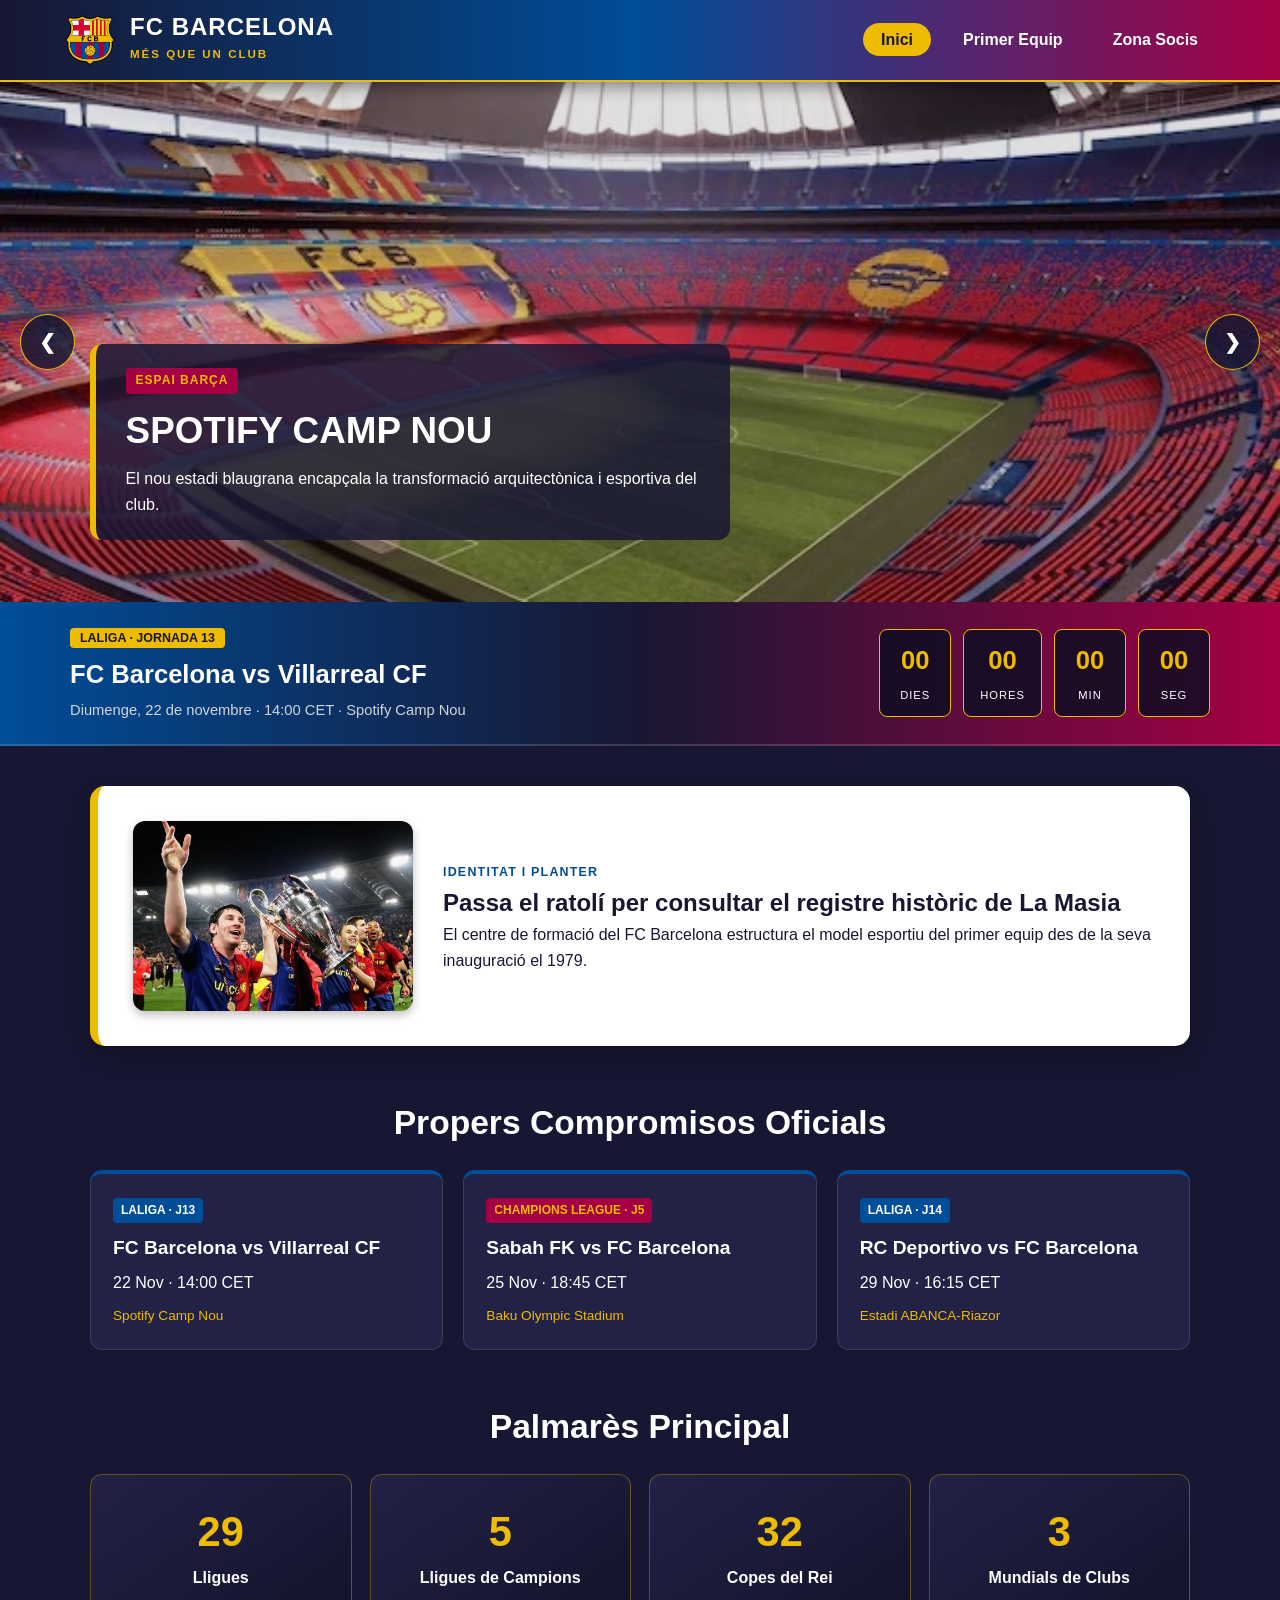
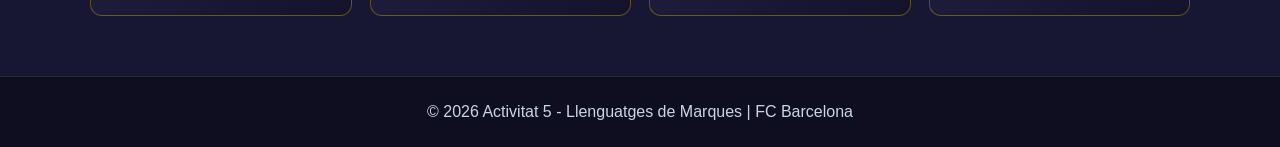
==== A5/index.html @ 58674abc "Add files via upload" ====
<!DOCTYPE html>
<html lang="ca">
<head>
    <meta charset="UTF-8">
    <meta name="viewport" content="width=device-width, initial-scale=1.0">
    <meta name="description" content="Portal informatiu del FC Barcelona. Actualitat, calendari de partits, palmarès i plantilla oficial.">
    <meta name="author" content="Joan Lloret Gaseni">
    <meta name="keywords" content="FC Barcelona, Barça, Spotify Camp Nou, Calendari Barça, Palmarès, La Masia">
    <title>FC Barcelona - Web Oficial Fan | Inici</title>
    <link rel="stylesheet" href="css/estils.css">
</head>
<body>

    <header class="capcalera">
        <div class="logo-container">
            <img src="img/escut.png" alt="Escut FC Barcelona" class="logo-spin">
            <div>
                <h1>FC BARCELONA</h1>
                <span class="sub-logo">MÉS QUE UN CLUB</span>
            </div>
        </div>
        <nav class="menu-nav">
            <ul>
                <li><a href="index.html" class="actiu">Inici</a></li>
                <li><a href="plantilla.html">Primer Equip</a></li>
                <li><a href="socis.html">Zona Socis</a></li>
            </ul>
        </nav>
    </header>

    <!-- Carrusel -->
    <section class="carrusel-container">
        <div class="slide">
            <img src="img/banner1.png" alt="Spotify Camp Nou">
            <div class="text-carrusel">
                <span class="etiqueta-noticia">ESPAI BARÇA</span>
                <h2>SPOTIFY CAMP NOU</h2>
                <p>El nou estadi blaugrana encapçala la transformació arquitectònica i esportiva del club.</p>
            </div>
        </div>
        <div class="slide">
            <img src="img/banner2.png" alt="Celebració equip">
            <div class="text-carrusel">
                <span class="etiqueta-noticia">PRIMER EQUIP</span>
                <h2>COMPROMÍS I IDENTITAT</h2>
                <p>Un grup consolidat que combina el talent format a La Masia amb referents internacionals.</p>
            </div>
        </div>
        <div class="slide">
            <img src="img/banner3.png" alt="Trofeus Barça">
            <div class="text-carrusel">
                <span class="etiqueta-noticia">HISTÒRIA</span>
                <h2>EL LLEGUAT EUROPEU</h2>
                <p>Cinc Copes d'Europa i més de cent títols oficials situen el club al capdamunt del futbol mundial.</p>
            </div>
        </div>
        <button class="prev" onclick="canviarSlide(-1)">&#10094;</button>
        <button class="next" onclick="canviarSlide(1)">&#10095;</button>
    </section>

    <section class="franja-proper-partit">
        <div class="proper-partit-contingut">
            <div class="info-matx">
                <span class="badge-competicio">LALIGA · JORNADA 13</span>
                <h3>FC Barcelona vs Villarreal CF</h3>
                <p>Diumenge, 22 de novembre · 14:00 CET · Spotify Camp Nou</p>
            </div>
            <div class="compte-enrere-box">
                <div class="temps-bloc"><span id="cd-dies">00</span><small>DIES</small></div>
                <div class="temps-bloc"><span id="cd-hores">00</span><small>HORES</small></div>
                <div class="temps-bloc"><span id="cd-min">00</span><small>MIN</small></div>
                <div class="temps-bloc"><span id="cd-seg">00</span><small>SEG</small></div>
            </div>
        </div>
    </section>

    <main class="contenidor-principal">
        
        <!-- onmouseover i onmouseout -->
        <section id="seccio-interactiva" class="targeta-destacada" 
                 onmouseover="ressaltarSeccio()" 
                 onmouseout="restaurarSeccio()">
            <div class="info-flex">
                <img src="img/historia.png" alt="Història Champions Barça" class="img-arrodonida">
                <div>
                    <span class="etiqueta-seccio">IDENTITAT I PLANTER</span>
                    <h2>Passa el ratolí per consultar el registre històric de La Masia</h2>
                    <p>El centre de formació del FC Barcelona estructura el model esportiu del primer equip des de la seva inauguració el 1979.</p>
                    <p id="text-ocult" class="ocult">
                        <strong>REGISTRE OFICIAL:</strong> El 25 de novembre de 2012, en un partit oficial de Lliga davant el Llevant UD, el FC Barcelona va alinear simultàniament onze jugadors formats a les categories inferiors del club (Valdés, Montoya, Piqué, Puyol, Alba, Busquets, Xavi, Iniesta, Pedro, Messi i Fàbregas).
                    </p>
                </div>
            </div>
        </section>

        <!-- Agenda de Propers Partits -->
        <section class="seccio-calendari">
            <h2 class="titol-blanc">Propers Compromisos Oficials</h2>
            <div class="graella-partits">
                <div class="targeta-partit">
                    <span class="competicio-tag">LALIGA · J13</span>
                    <h4>FC Barcelona vs Villarreal CF</h4>
                    <p>22 Nov · 14:00 CET</p>
                    <span class="estadi-tag">Spotify Camp Nou</span>
                </div>
                <div class="targeta-partit">
                    <span class="competicio-tag champions">CHAMPIONS LEAGUE · J5</span>
                    <h4>Sabah FK vs FC Barcelona</h4>
                    <p>25 Nov · 18:45 CET</p>
                    <span class="estadi-tag">Baku Olympic Stadium</span>
                </div>
                <div class="targeta-partit">
                    <span class="competicio-tag">LALIGA · J14</span>
                    <h4>RC Deportivo vs FC Barcelona</h4>
                    <p>29 Nov · 16:15 CET</p>
                    <span class="estadi-tag">Estadi ABANCA-Riazor</span>
                </div>
            </div>
        </section>

        <section class="seccio-palmares">
            <h2 class="titol-blanc">Palmarès Principal</h2>
            <div class="graella-trofeus">
                <div class="trofeu-card">
                    <span class="trofeu-num">29</span>
                    <h4>Lligues</h4>
                </div>
                <div class="trofeu-card">
                    <span class="trofeu-num">5</span>
                    <h4>Lligues de Campions</h4>
                </div>
                <div class="trofeu-card">
                    <span class="trofeu-num">32</span>
                    <h4>Copes del Rei</h4>
                </div>
                <div class="trofeu-card">
                    <span class="trofeu-num">3</span>
                    <h4>Mundials de Clubs</h4>
                </div>
            </div>
        </section>

    </main>

    <footer>
        <p>&copy; 2026 Activitat 5 - Llenguatges de Marques | FC Barcelona</p>
    </footer>

    <script>
        function ressaltarSeccio() {
            const seccio = document.getElementById("seccio-interactiva");
            const textOcult = document.getElementById("text-ocult");
            
            seccio.style.backgroundColor = "#A50044";
            seccio.style.color = "#EDBB00";
            textOcult.style.display = "block";
        }

        function restaurarSeccio() {
            const seccio = document.getElementById("seccio-interactiva");
            const textOcult = document.getElementById("text-ocult");
            
            seccio.style.backgroundColor = "#ffffff";
            seccio.style.color = "#181733";
            textOcult.style.display = "none";
        }
    </script>
    <script src="components/galeria.js"></script>
</body>
</html>
---- A5/css/estils.css ----
* {
    margin: 0;
    padding: 0;
    box-sizing: border-box;
}

body {
    font-family: 'Segoe UI', Tahoma, Geneva, Verdana, sans-serif;
    background-color: #181733;
    color: #ffffff;
    line-height: 1.6;
}

.barra-temps {
    background-color: #0f0e21;
    color: #EDBB00;
    text-align: center;
    padding: 8px 20px;
    font-weight: bold;
    font-size: 0.92rem;
    letter-spacing: 0.5px;
    border-bottom: 1px solid rgba(237, 187, 0, 0.35);
}

.capcalera {
    background: linear-gradient(90deg, #181733 0%, #004D98 50%, #A50044 100%);
    color: #ffffff;
    padding: 14px 5%;
    display: flex;
    justify-content: space-between;
    align-items: center;
    box-shadow: 0 4px 16px rgba(0, 0, 0, 0.45);
    position: sticky;
    top: 0;
    z-index: 100;
    border-bottom: 2px solid #EDBB00;
}

.logo-container {
    display: flex;
    align-items: center;
    gap: 14px;
}

.logo-container h1 {
    font-size: 1.5rem;
    line-height: 1.1;
    letter-spacing: 1px;
}

.sub-logo {
    font-size: 0.72rem;
    color: #EDBB00;
    letter-spacing: 2px;
    font-weight: bold;
}

.logo-spin {
    width: 52px;
    height: 52px;
    transition: transform 0.6s ease;
}

.logo-spin:hover {
    transform: rotate(360deg);
}

.menu-nav ul {
    list-style: none;
    display: flex;
    gap: 14px;
}

.menu-nav a {
    color: #ffffff;
    text-decoration: none;
    font-weight: bold;
    padding: 8px 18px;
    border-radius: 25px;
    transition: all 0.3s ease;
}

.menu-nav a:hover, .menu-nav a.actiu {
    background-color: #EDBB00;
    color: #181733;
}

/* Carrusel estàtic d'alta nitidesa */
.carrusel-container {
    position: relative;
    width: 100%;
    height: 520px;
    overflow: hidden;
    background-color: #0b0b14;
}

.slide {
    display: none;
    width: 100%;
    height: 100%;
}

.slide img {
    width: 100%;
    height: 100%;
    object-fit: cover;
    object-position: center;
    image-rendering: -webkit-optimize-contrast;
    opacity: 0.88;
}

.text-carrusel {
    position: absolute;
    bottom: 12%;
    left: 7%;
    background: rgba(24, 23, 51, 0.85);
    padding: 22px 30px;
    border-radius: 12px;
    border-left: 6px solid #EDBB00;
    color: #ffffff;
    max-width: 640px;
}

.etiqueta-noticia {
    display: inline-block;
    background-color: #A50044;
    color: #EDBB00;
    font-size: 0.75rem;
    font-weight: bold;
    padding: 3px 10px;
    border-radius: 4px;
    margin-bottom: 8px;
    letter-spacing: 1px;
}

.text-carrusel h2 {
    font-size: 2.3rem;
    color: #ffffff;
    margin-bottom: 6px;
}

.prev, .next {
    cursor: pointer;
    position: absolute;
    top: 50%;
    transform: translateY(-50%);
    padding: 15px 18px;
    color: white;
    font-weight: bold;
    font-size: 20px;
    background-color: rgba(24, 23, 51, 0.85);
    border: 1px solid #EDBB00;
    border-radius: 50%;
    transition: background-color 0.3s ease;
}

.prev { left: 20px; }
.next { right: 20px; }

.prev:hover, .next:hover {
    background-color: #A50044;
}

/* Franja de Proper Partit amb Compte Enrere */
.franja-proper-partit {
    background: linear-gradient(90deg, #004D98 0%, #181733 50%, #A50044 100%);
    padding: 22px 5%;
    border-bottom: 2px solid rgba(255, 255, 255, 0.15);
}

.proper-partit-contingut {
    max-width: 1140px;
    margin: 0 auto;
    display: flex;
    justify-content: space-between;
    align-items: center;
    flex-wrap: wrap;
    gap: 20px;
}

.badge-competicio {
    background-color: #EDBB00;
    color: #181733;
    font-size: 0.78rem;
    font-weight: bold;
    padding: 3px 10px;
    border-radius: 4px;
}

.info-matx h3 {
    font-size: 1.6rem;
    margin: 4px 0;
}

.info-matx p {
    font-size: 0.92rem;
    color: #d1d5db;
}

.compte-enrere-box {
    display: flex;
    gap: 12px;
}

.temps-bloc {
    background-color: rgba(15, 14, 33, 0.85);
    border: 1px solid #EDBB00;
    border-radius: 8px;
    padding: 10px 16px;
    text-align: center;
    min-width: 72px;
}

.temps-bloc span {
    display: block;
    font-size: 1.6rem;
    font-weight: bold;
    color: #EDBB00;
}

.temps-bloc small {
    font-size: 0.7rem;
    letter-spacing: 1px;
    color: #ffffff;
}

.contenidor-principal {
    max-width: 1140px;
    margin: 40px auto;
    padding: 0 20px;
}

/* Exercici 2: Targeta interactiva */
.targeta-destacada {
    background-color: #ffffff;
    color: #181733;
    padding: 35px;
    border-radius: 15px;
    box-shadow: 0 10px 25px rgba(0, 0, 0, 0.3);
    transition: background-color 0.35s ease, color 0.35s ease;
    cursor: pointer;
    border-left: 8px solid #EDBB00;
}

.etiqueta-seccio {
    font-size: 0.78rem;
    font-weight: bold;
    letter-spacing: 1.2px;
    color: #004D98;
}

.info-flex {
    display: flex;
    align-items: center;
    gap: 30px;
}

.img-arrodonida {
    width: 280px;
    height: 190px;
    object-fit: cover;
    border-radius: 12px;
    box-shadow: 0 4px 10px rgba(0,0,0,0.25);
}

.ocult {
    display: none;
    margin-top: 15px;
    padding-top: 15px;
    border-top: 1px solid rgba(237, 187, 0, 0.5);
}

/* Calendari de Partits */
.seccio-calendari {
    margin-top: 50px;
}

.titol-blanc {
    text-align: center;
    font-size: 2.1rem;
    color: #ffffff;
    margin-bottom: 10px;
}

.subtitol-blanc {
    text-align: center;
    color: #cbd5e1;
    margin-bottom: 30px;
}

.graella-partits {
    display: grid;
    grid-template-columns: repeat(3, 1fr);
    gap: 20px;
    margin-top: 20px;
}

.targeta-partit {
    background-color: #222146;
    border: 1px solid rgba(255, 255, 255, 0.12);
    border-top: 4px solid #004D98;
    padding: 22px;
    border-radius: 12px;
}

.competicio-tag {
    display: inline-block;
    background-color: #004D98;
    color: #ffffff;
    font-size: 0.75rem;
    font-weight: bold;
    padding: 3px 8px;
    border-radius: 4px;
    margin-bottom: 10px;
}

.competicio-tag.champions {
    background-color: #A50044;
    color: #EDBB00;
}

.targeta-partit h4 {
    font-size: 1.2rem;
    margin-bottom: 6px;
}

.estadi-tag {
    display: block;
    margin-top: 10px;
    font-size: 0.85rem;
    color: #EDBB00;
}

/* Palmarès */
.seccio-palmares {
    margin-top: 50px;
}

.graella-trofeus {
    display: grid;
    grid-template-columns: repeat(4, 1fr);
    gap: 18px;
    margin-top: 20px;
}

.trofeu-card {
    background: linear-gradient(145deg, #222146, #14132b);
    border: 1px solid rgba(237, 187, 0, 0.35);
    border-radius: 12px;
    padding: 24px;
    text-align: center;
}

.trofeu-num {
    display: block;
    font-size: 2.6rem;
    font-weight: bold;
    color: #EDBB00;
}

/* Galeria de 6 miniatures completes */
.graella-miniatures {
    display: grid;
    grid-template-columns: repeat(6, 1fr);
    gap: 14px;
    margin-bottom: 35px;
}

.card-thumb {
    background-color: #222146;
    border-radius: 10px;
    overflow: hidden;
    cursor: pointer;
    border: 3px solid transparent;
    text-align: center;
    transition: transform 0.25s ease, border-color 0.25s ease;
}

.card-thumb:hover {
    transform: translateY(-5px);
}

.card-thumb img {
    width: 100%;
    height: 195px;
    object-fit: contain;
    background-color: #0e0d1d;
    display: block;
}

.card-thumb span {
    display: block;
    color: #ffffff;
    font-weight: bold;
    font-size: 0.88rem;
    padding: 8px 4px;
}

.activa-thumb {
    border-color: #EDBB00;
    box-shadow: 0 6px 18px rgba(237, 187, 0, 0.3);
}

.activa-thumb span {
    background-color: #A50044;
    color: #EDBB00;
}

/* Visor gran */
.visor-gran {
    background: #ffffff;
    color: #181733;
    border-radius: 16px;
    padding: 30px;
    display: flex;
    align-items: stretch;
    gap: 35px;
    box-shadow: 0 12px 30px rgba(0, 0, 0, 0.4);
    border-top: 6px solid #EDBB00;
}

.marc-imatge-gran {
    flex: 0 0 340px;
    background-color: #0e0d1d;
    border-radius: 12px;
    display: flex;
    align-items: center;
    justify-content: center;
    overflow: hidden;
}

.marc-imatge-gran img {
    width: 100%;
    height: 460px;
    object-fit: contain;
    image-rendering: -webkit-optimize-contrast;
    transition: opacity 0.25s ease;
}

.info-jugador {
    flex: 1;
    display: flex;
    flex-direction: column;
    justify-content: space-between;
}

.capcalera-fitxa {
    display: flex;
    align-items: center;
    gap: 15px;
    margin-bottom: 15px;
}

.badge-dorsal {
    background: linear-gradient(135deg, #004D98, #A50044);
    color: #EDBB00;
    font-size: 1.9rem;
    font-weight: bold;
    padding: 10px 18px;
    border-radius: 12px;
}

.info-jugador h3 {
    font-size: 1.9rem;
    color: #181733;
}

.posicio-text {
    color: #A50044;
    font-weight: bold;
    font-size: 0.95rem;
}

.biografia-text {
    color: #333;
    font-size: 1.02rem;
    margin-bottom: 18px;
}

.estat-connexio {
    display: flex;
    align-items: center;
    gap: 8px;
    font-size: 0.85rem;
    color: #2e7d32;
    font-weight: bold;
    margin-bottom: 12px;
}

.punt-verd {
    width: 10px;
    height: 10px;
    background-color: #2e7d32;
    border-radius: 50%;
    display: inline-block;
}

.graella-stats {
    display: grid;
    grid-template-columns: repeat(3, 1fr);
    gap: 15px;
    margin-bottom: 15px;
}

.stat-box {
    background-color: #f4f6f9;
    border-bottom: 4px solid #004D98;
    padding: 15px;
    border-radius: 10px;
    text-align: center;
}

.stat-num {
    display: block;
    font-size: 2rem;
    font-weight: bold;
    color: #004D98;
}

.stat-label {
    font-size: 0.9rem;
    color: #555;
    font-weight: bold;
}

.nota-oficial {
    font-size: 0.8rem;
    color: #666;
    font-style: italic;
}

/* Zona Socis */
.formulari-box {
    max-width: 560px;
    margin: 20px auto;
    background: #ffffff;
    color: #181733;
    padding: 35px;
    border-radius: 15px;
    box-shadow: 0 10px 25px rgba(0, 0, 0, 0.35);
    border-top: 6px solid #EDBB00;
}

.pestanyes-soci {
    display: flex;
    gap: 8px;
    margin-bottom: 25px;
    border-bottom: 2px solid #eee;
    padding-bottom: 12px;
}

.tab-btn {
    flex: 1;
    padding: 10px;
    border: none;
    background-color: #e9ecef;
    color: #181733;
    font-weight: bold;
    border-radius: 8px;
    cursor: pointer;
}

.tab-btn.activa {
    background-color: #004D98;
    color: #ffffff;
}

.formulari-box h2 {
    color: #A50044;
    margin-bottom: 8px;
}

.camp-formulari {
    margin: 18px 0;
}

.camp-formulari label {
    display: block;
    font-weight: bold;
    margin-bottom: 6px;
}

.camp-formulari input {
    width: 100%;
    padding: 12px;
    border: 2px solid #ccc;
    border-radius: 8px;
    font-size: 1rem;
}

.camp-formulari input:focus {
    border-color: #004D98;
    outline: none;
}

.boto-barca {
    width: 100%;
    padding: 14px;
    background: linear-gradient(90deg, #004D98, #A50044);
    color: #ffffff;
    border: none;
    border-radius: 8px;
    font-size: 1.05rem;
    font-weight: bold;
    cursor: pointer;
}

.caixa-info-recuperacio {
    margin-top: 15px;
    padding: 15px;
    background-color: #fff8e1;
    border-left: 4px solid #EDBB00;
    border-radius: 6px;
    color: #181733;
}

/* Carnet Digital Soci */
.carnet-soci {
    max-width: 650px;
    margin: 0 auto;
    background: linear-gradient(135deg, #181733 0%, #004D98 60%, #A50044 100%);
    color: #ffffff;
    padding: 30px;
    border-radius: 18px;
    box-shadow: 0 12px 30px rgba(0, 0, 0, 0.45);
    border: 2px solid #EDBB00;
}

.carnet-header {
    display: flex;
    align-items: center;
    justify-content: space-between;
    gap: 15px;
    border-bottom: 1px solid rgba(255, 255, 255, 0.25);
    padding-bottom: 20px;
    margin-bottom: 20px;
}

.carnet-header img {
    width: 65px;
    height: 65px;
}

.etiqueta-carnet {
    font-size: 0.75rem;
    letter-spacing: 1.5px;
    color: #EDBB00;
    font-weight: bold;
}

.num-soci-box {
    background-color: rgba(0, 0, 0, 0.35);
    padding: 10px 16px;
    border-radius: 10px;
    text-align: center;
    border: 1px solid #EDBB00;
}

.num-soci-box span {
    display: block;
    font-size: 0.75rem;
    color: #EDBB00;
}

.num-soci-box strong {
    font-size: 1.3rem;
}

.antiguitat-box {
    background-color: rgba(255, 255, 255, 0.12);
    padding: 15px 20px;
    border-radius: 10px;
    margin-bottom: 20px;
}

.temps-soci-viu {
    margin-top: 6px;
    font-size: 1.1rem;
    color: #EDBB00;
    font-weight: bold;
}

.boto-tancar-sessio {
    background-color: #ffffff;
    color: #A50044;
    border: none;
    padding: 10px 18px;
    border-radius: 8px;
    font-weight: bold;
    cursor: pointer;
}

footer {
    background-color: #0f0e21;
    color: #cbd5e1;
    text-align: center;
    padding: 22px;
    margin-top: 60px;
    border-top: 1px solid rgba(255, 255, 255, 0.1);
}
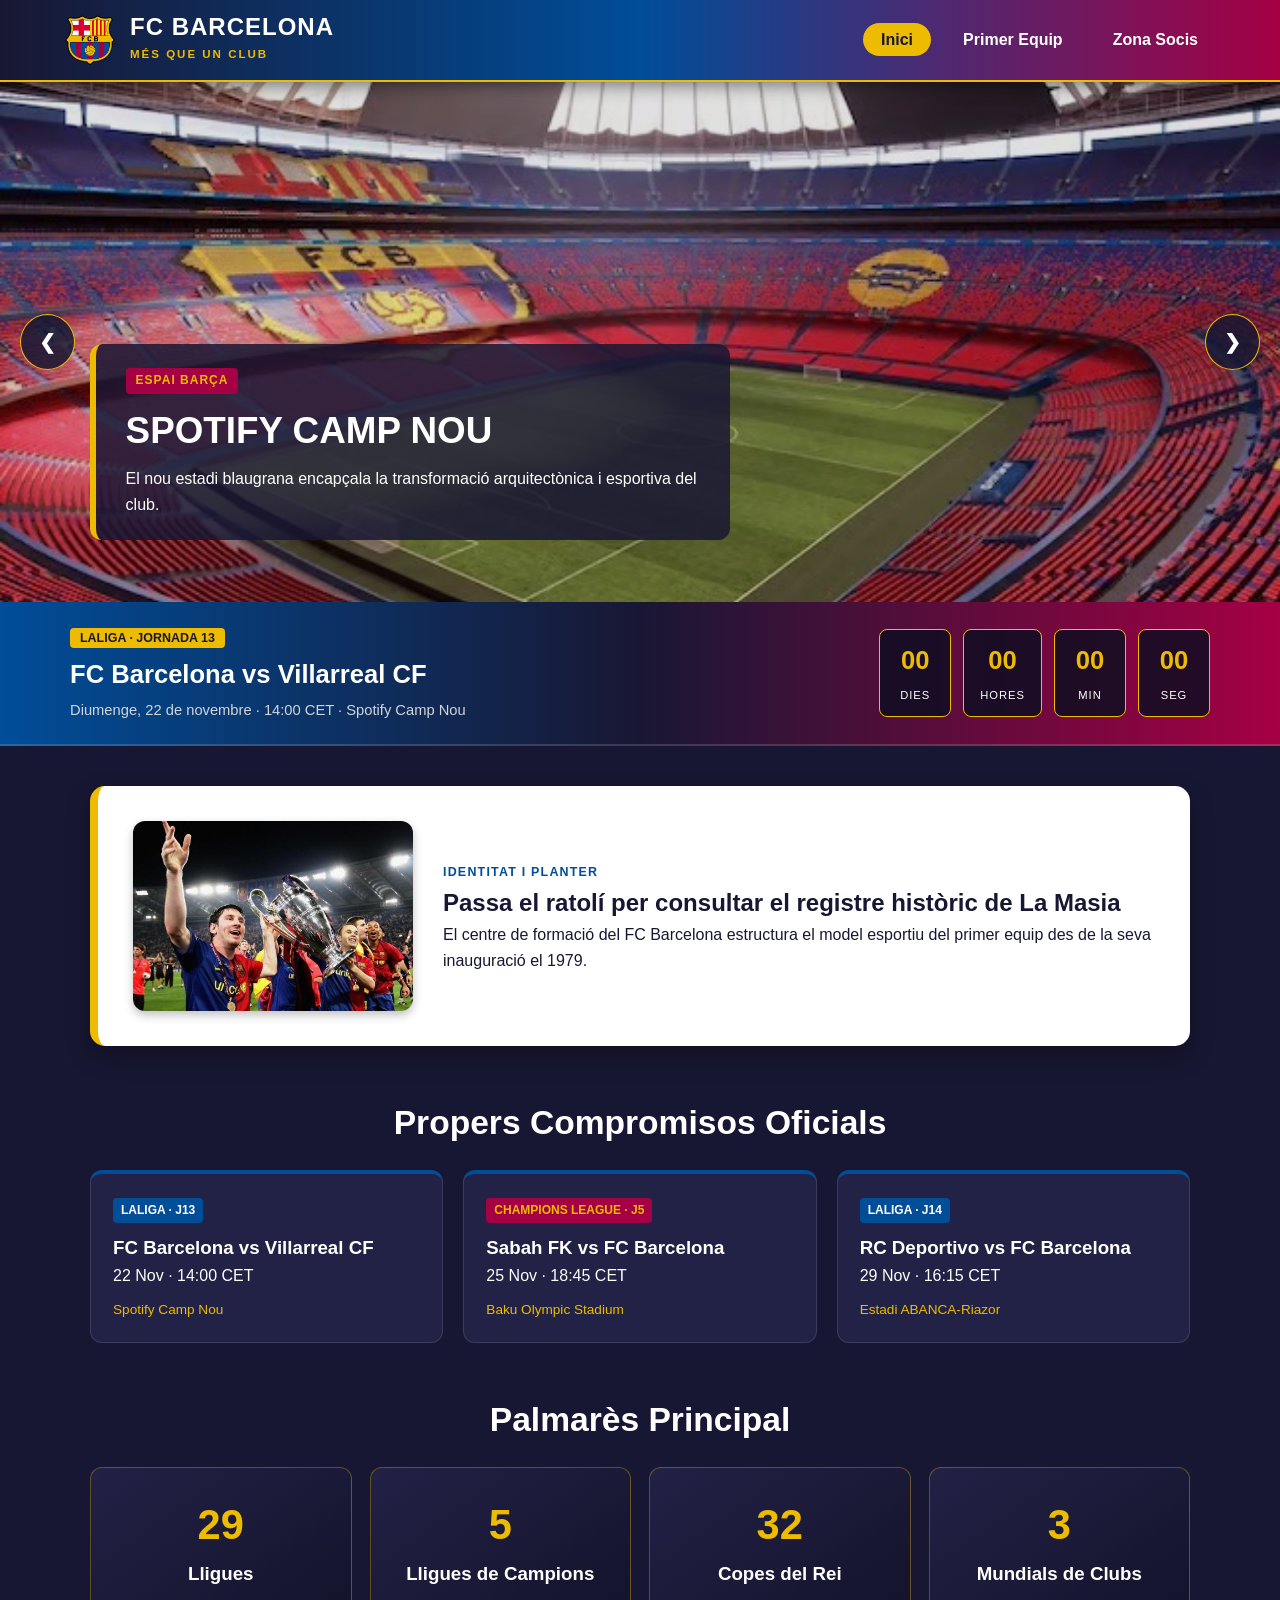
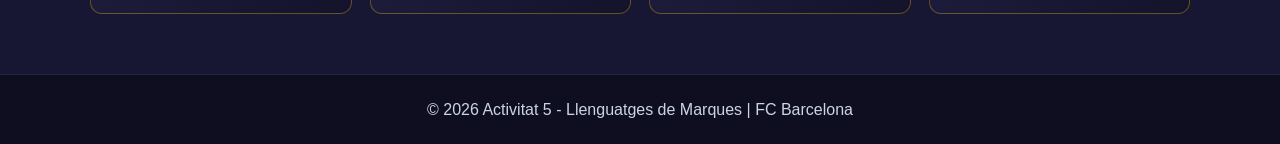
==== commit 328c9d62: "Update index.html" ====
--- a/A5/index.html
+++ b/A5/index.html
@@ -50,7 +50,7 @@
             <img src="img/banner3.png" alt="Trofeus Barça">
             <div class="text-carrusel">
                 <span class="etiqueta-noticia">HISTÒRIA</span>
-                <h2>EL LLEGUAT EUROPEU</h2>
+                <h2>EL LLEGAT EUROPEU</h2>
                 <p>Cinc Copes d'Europa i més de cent títols oficials situen el club al capdamunt del futbol mundial.</p>
             </div>
         </div>
@@ -99,19 +99,19 @@
             <div class="graella-partits">
                 <div class="targeta-partit">
                     <span class="competicio-tag">LALIGA · J13</span>
-                    <h4>FC Barcelona vs Villarreal CF</h4>
+                    <h3>FC Barcelona vs Villarreal CF</h3>
                     <p>22 Nov · 14:00 CET</p>
                     <span class="estadi-tag">Spotify Camp Nou</span>
                 </div>
                 <div class="targeta-partit">
                     <span class="competicio-tag champions">CHAMPIONS LEAGUE · J5</span>
-                    <h4>Sabah FK vs FC Barcelona</h4>
+                    <h3>Sabah FK vs FC Barcelona</h3>
                     <p>25 Nov · 18:45 CET</p>
                     <span class="estadi-tag">Baku Olympic Stadium</span>
                 </div>
                 <div class="targeta-partit">
                     <span class="competicio-tag">LALIGA · J14</span>
-                    <h4>RC Deportivo vs FC Barcelona</h4>
+                    <h3>RC Deportivo vs FC Barcelona</h3>
                     <p>29 Nov · 16:15 CET</p>
                     <span class="estadi-tag">Estadi ABANCA-Riazor</span>
                 </div>
@@ -123,19 +123,19 @@
             <div class="graella-trofeus">
                 <div class="trofeu-card">
                     <span class="trofeu-num">29</span>
-                    <h4>Lligues</h4>
+                    <h3>Lligues</h3>
                 </div>
                 <div class="trofeu-card">
                     <span class="trofeu-num">5</span>
-                    <h4>Lligues de Campions</h4>
+                    <h3>Lligues de Campions</h3>
                 </div>
                 <div class="trofeu-card">
                     <span class="trofeu-num">32</span>
-                    <h4>Copes del Rei</h4>
+                    <h3>Copes del Rei</h3>
                 </div>
                 <div class="trofeu-card">
                     <span class="trofeu-num">3</span>
-                    <h4>Mundials de Clubs</h4>
+                    <h3>Mundials de Clubs</h3>
                 </div>
             </div>
         </section>
